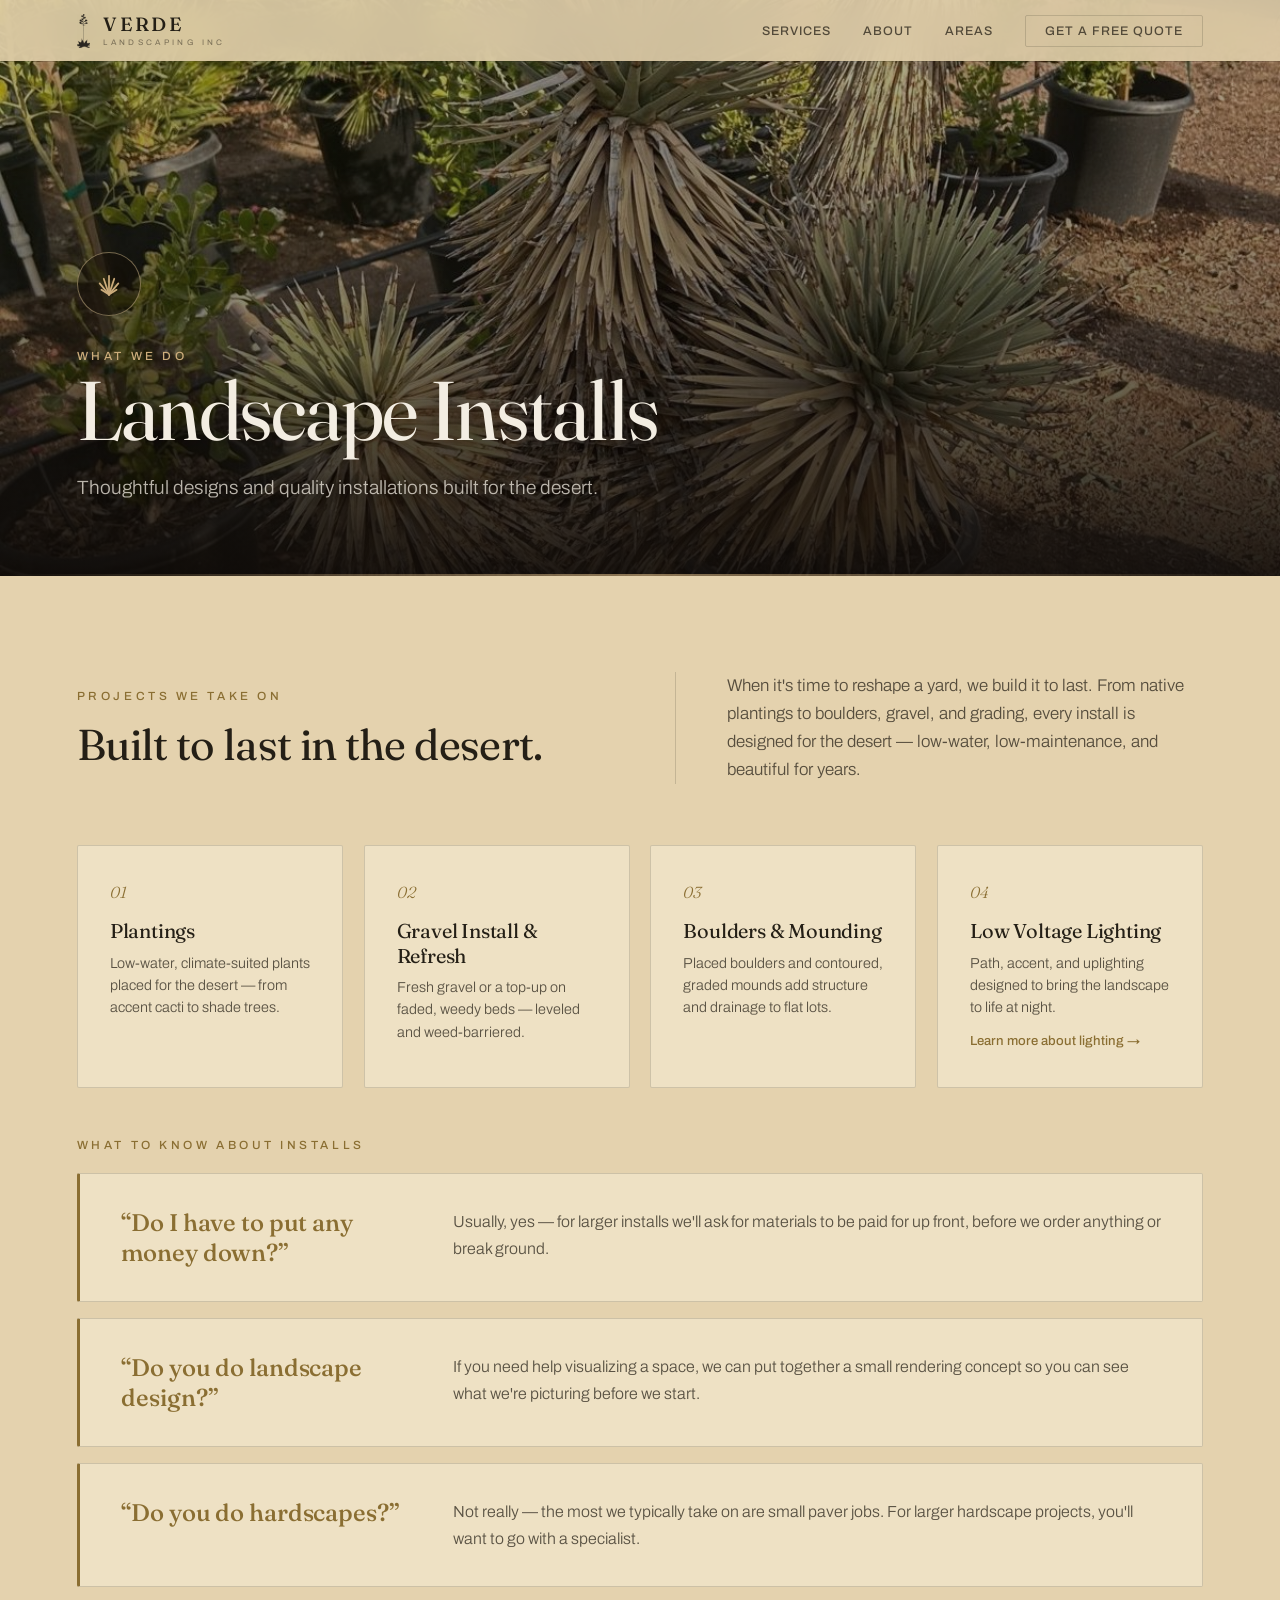
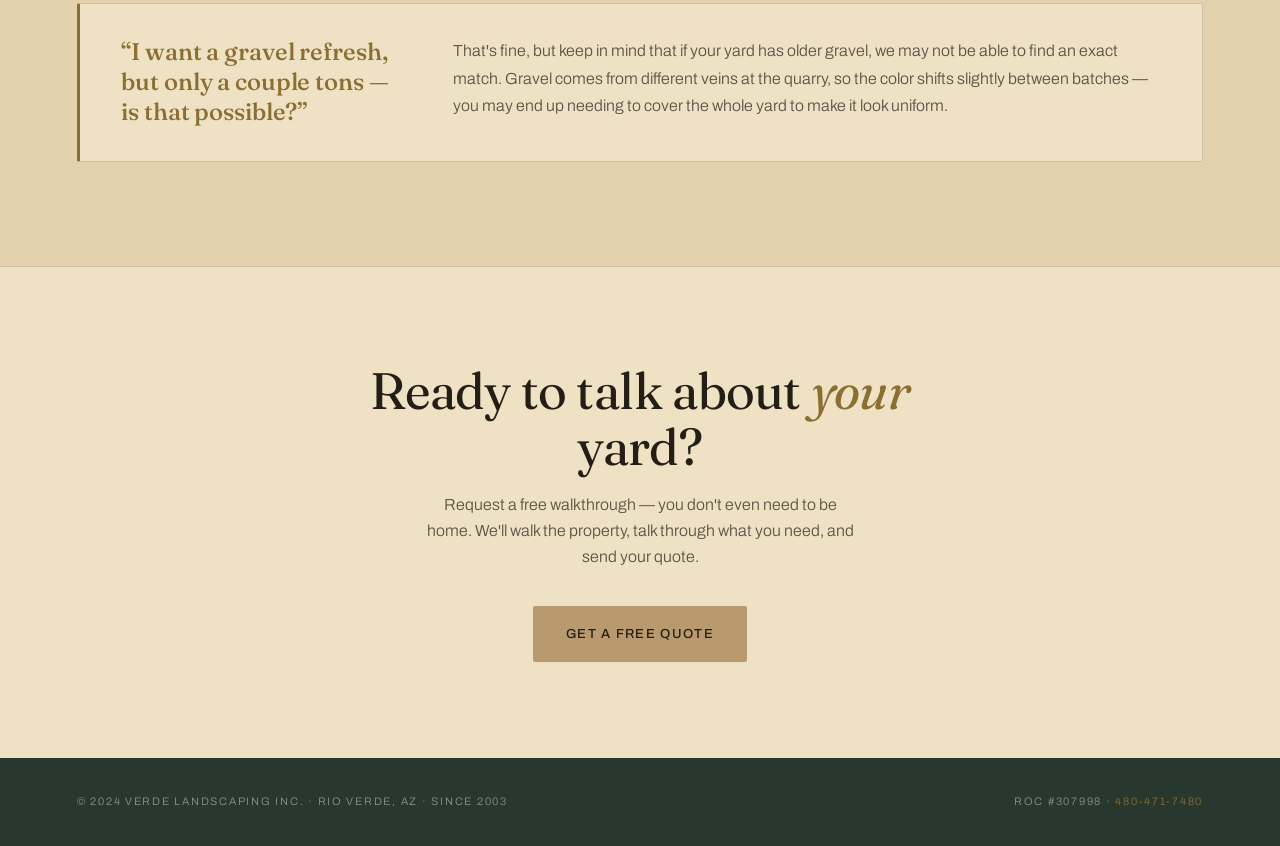
==== installs.html @ 4dd56178 "Rebuild site as botanical-editorial multi-page design with service pages, contact form improvements," ====
<!DOCTYPE html>
<html lang="en">
<head>
<meta charset="UTF-8">
<meta name="viewport" content="width=device-width, initial-scale=1.0">
<title>Landscape Installs — Verde Landscaping Inc.</title>
<meta name="description" content="Thoughtful designs and quality installations built for the desert. Verde Landscaping Inc. — Rio Verde, Tonto Verde &amp; Verde River, AZ.">
<link rel="icon" href="data:image/svg+xml,%3Csvg xmlns='http://www.w3.org/2000/svg'/%3E">
<link rel="preconnect" href="https://fonts.googleapis.com">
<link rel="preconnect" href="https://fonts.gstatic.com" crossorigin>
<link href="https://fonts.googleapis.com/css2?family=Fraunces:ital,opsz,wght@0,9..144,300;0,9..144,400;0,9..144,500;1,9..144,300;1,9..144,400&family=Archivo:wght@300;400;500;600&display=swap" rel="stylesheet">
<style>
:root{
  --bg:#E4D2AE;          /* tan page backdrop */
  --bg2:#EEE1C4;         /* raised surface — body card, CTA band */
  --night:#29382E;       /* deep verde band — footer */
  --cream:#241F16;       /* primary INK text (name kept for cascade) */
  --cream-70:rgba(36,31,22,.74);--cream-50:rgba(36,31,22,.52);--cream-line:rgba(36,31,22,.16);
  --green:#B89A6E;--green-deep:#9A7E54;--green-lt:#8A6E32;--sage:#8A6E32;--taupe:#7A6A50;
  --on-dark:#F3EDE2;--on-dark-70:rgba(243,237,226,.74);--on-dark-50:rgba(243,237,226,.52);
  --serif:'Fraunces',Georgia,serif;--sans:'Archivo',-apple-system,'Segoe UI',sans-serif;
  --ease:cubic-bezier(.22,.61,.36,1);--pad:6vw;
}
*{margin:0;padding:0;box-sizing:border-box}
html{scroll-behavior:smooth}
body{font-family:var(--sans);font-weight:300;background:var(--bg);color:var(--cream);line-height:1.65;-webkit-font-smoothing:antialiased;overflow-x:hidden}
img{display:block;max-width:100%}
a{color:inherit;text-decoration:none}
::selection{background:var(--green);color:var(--on-dark)}
.label{font-size:.74rem;letter-spacing:.3em;text-transform:uppercase;font-weight:500;color:var(--green-lt)}
.phero .label{color:var(--dawn,#CDAD7C)}
.btn{display:inline-block;font-size:.82rem;font-weight:500;letter-spacing:.1em;text-transform:uppercase;padding:1rem 2rem;border-radius:2px;border:1px solid transparent;cursor:pointer;transition:all .3s var(--ease);color:var(--on-dark)}
.btn-solid{background:var(--green);color:var(--cream)}
.btn-solid:hover{background:var(--green-deep);transform:translateY(-2px)}
.btn-ghost{border-color:var(--cream-line);color:var(--cream)}
.btn-ghost:hover{border-color:var(--cream);background:rgba(36,31,22,.06)}

/* NAV */
.nav{position:fixed;inset:0 0 auto 0;z-index:100;background:rgba(228,210,174,.88);-webkit-backdrop-filter:blur(14px);backdrop-filter:blur(14px);box-shadow:0 1px 0 var(--cream-line)}
.nav-inner{display:flex;align-items:center;justify-content:space-between;padding:.85rem var(--pad)}
.lockup{display:flex;align-items:center;gap:.85rem}
.logo-mark{height:34px;width:auto}
.logo-text{font-family:var(--serif);font-weight:500;font-size:1.2rem;letter-spacing:.14em;color:var(--cream);line-height:1}
.logo-text small{display:block;font-family:var(--sans);font-weight:400;font-size:.5rem;letter-spacing:.42em;text-transform:uppercase;color:var(--cream-50);margin-top:.3rem}
.nav-links{display:flex;align-items:center;gap:2rem;list-style:none}
.nav-links a{font-size:.78rem;font-weight:500;letter-spacing:.08em;text-transform:uppercase;color:var(--cream-70);transition:color .3s}
.nav-links a:hover{color:var(--cream)}
.nav-cta{border:1px solid var(--cream-line);padding:.5rem 1.2rem;border-radius:2px}
.nav-cta:hover{background:var(--green);border-color:var(--green);color:var(--on-dark)}
@media (max-width:720px){.nav-links li:not(.keep){display:none}}

/* HERO */
.phero{position:relative;min-height:64vh;display:flex;align-items:flex-end;overflow:hidden;background:var(--night);padding:0 var(--pad) 4.5rem}
.phero-bg{position:absolute;inset:0;background:url('assets/photos/install.jpg') center/cover no-repeat;filter:saturate(.9) brightness(.78)}
.phero::after{content:"";position:absolute;inset:0;background:linear-gradient(180deg,rgba(15,11,8,.1) 0%,rgba(15,11,8,.32) 52%,rgba(15,11,8,.9) 100%)}
.phero::before{content:"";position:absolute;left:0;right:0;bottom:0;height:2px;z-index:3;background:linear-gradient(to right,transparent,rgba(205,173,124,.65),transparent)}
.phero-inner{position:relative;z-index:2;max-width:740px;padding-top:120px}
.phero .icon{width:64px;height:64px;border-radius:50%;display:flex;align-items:center;justify-content:center;background:rgba(20,15,9,.55);border:1px solid rgba(214,189,144,.5);margin-bottom:1.6rem}
.phero .icon svg{width:28px;height:28px;stroke:var(--dawn,#CDAD7C);stroke-width:1.5;fill:none;stroke-linecap:round;stroke-linejoin:round}
.phero h1{font-family:var(--serif);font-weight:400;line-height:1.02;letter-spacing:-.02em;font-size:clamp(2.8rem,7vw,5.2rem);color:var(--on-dark);text-shadow:0 2px 24px rgba(13,9,7,.6)}
.phero p{margin-top:1.2rem;font-size:clamp(1.05rem,1.5vw,1.3rem);color:var(--on-dark-70);max-width:52ch;text-shadow:0 1px 12px rgba(13,9,7,.7)}

/* BODY */
.pbody{padding:6rem var(--pad) 6.5rem}
.pbody-head{display:grid;grid-template-columns:1.15fr auto 1fr;gap:3.2rem;align-items:center;margin-bottom:3.8rem}
.pbody-head .label{display:block;margin-bottom:.9rem}
.pbody-head h2{font-family:var(--serif);font-weight:400;font-size:clamp(1.9rem,3.4vw,2.7rem);line-height:1.12;letter-spacing:-.015em;color:var(--cream)}
.pbody-head .head-divider{width:1px;align-self:stretch;background:var(--cream-line)}
.pbody-head .lead{margin-top:0;font-size:1.06rem;line-height:1.65;color:var(--cream-70);max-width:46ch}
@media (max-width:860px){.pbody-head{grid-template-columns:1fr;gap:1.4rem}.pbody-head .head-divider{display:none}}
.sub-label{display:block;margin:0 0 1.1rem}
.svc-grid{list-style:none;display:grid;grid-template-columns:repeat(auto-fit,minmax(260px,1fr));gap:1.3rem;margin-bottom:3rem}
.svc-grid li{background:var(--bg2);border:1px solid var(--cream-line);border-radius:2px;padding:2.1rem 2rem;transition:border-color .3s,transform .3s var(--ease)}
.svc-grid li:hover{border-color:var(--green-lt);transform:translateY(-3px)}
.svc-idx{display:block;font-family:var(--serif);font-style:italic;font-size:1rem;color:var(--green-lt);margin-bottom:.85rem}
.svc-grid h3{font-family:var(--serif);font-weight:400;font-size:1.25rem;letter-spacing:-.01em;color:var(--cream);margin-bottom:.5rem;line-height:1.22}
.svc-grid p{font-size:.9rem;color:var(--cream-70);line-height:1.55}
.svc-grid .card-link{display:inline-block;margin-top:.7rem;font-size:.82rem;font-weight:500;color:var(--green-lt);border-bottom:1px solid transparent;transition:border-color .3s}
.svc-grid .card-link:hover{border-color:var(--green-lt)}
.advice{display:flex;flex-direction:column;gap:1rem}
.advice-item{display:flex;gap:3.2rem;align-items:flex-start;flex-wrap:wrap;background:var(--bg2);border:1px solid var(--cream-line);border-left:3px solid var(--green-lt);border-radius:2px;padding:2.1rem 2.6rem;transition:border-color .3s}
.advice-item:hover{border-left-color:var(--green-deep)}
.advice-label{flex:0 0 280px;font-family:var(--serif);font-weight:500;font-size:1.5rem;line-height:1.25;letter-spacing:-.005em;color:var(--green-lt)}
.advice-label::before{content:"\201C"}
.advice-label::after{content:"\201D"}
.advice-item p{flex:1 1 480px;color:var(--cream-70);font-size:1rem;line-height:1.7;margin:0}
@media (max-width:980px){.advice-item{flex-direction:column;gap:.7rem}.advice-label{flex-basis:auto}}

/* CTA */
.pcta{background:var(--bg2);border-top:1px solid var(--cream-line);padding:6rem var(--pad);text-align:center}
.pcta h2{font-family:var(--serif);font-weight:400;font-size:clamp(2rem,4.5vw,3.2rem);line-height:1.1;letter-spacing:-.015em;color:var(--cream);max-width:18ch;margin:0 auto 1rem}
.pcta h2 em{font-style:italic;color:var(--green-lt)}
.pcta p{color:var(--cream-70);max-width:48ch;margin:0 auto 2.2rem}

/* FOOTER */
.pfoot{background:var(--night);color:rgba(243,237,226,.5);padding:2.2rem var(--pad);display:flex;justify-content:space-between;gap:1.5rem;flex-wrap:wrap;font-size:.68rem;letter-spacing:.16em;text-transform:uppercase}
.pfoot a{color:var(--green-lt)}

</style>
</head>
<body>

<nav class="nav">
  <div class="nav-inner">
    <a href="index.html" class="lockup">
      <img class="logo-mark" src="assets/verde-mark-dark.png" alt="Verde Landscaping mark">
      <span class="logo-text">VERDE<small>Landscaping Inc</small></span>
    </a>
    <ul class="nav-links">
      <li><a href="index.html#services">Services</a></li>
      <li><a href="index.html#about">About</a></li>
      <li><a href="index.html#areas">Areas</a></li>
      <li class="keep"><a href="index.html#contact" class="nav-cta">Get a Free Quote</a></li>
    </ul>
  </div>
</nav>

<header class="phero">
  <div class="phero-bg"></div>
  <div class="phero-inner">
    <span class="icon"><svg viewBox="0 0 24 24"><path d="M12 21V5"/><path d="M12 21 7.5 7.5"/><path d="M12 21 16.5 7.5"/><path d="M12 21 4 11.5"/><path d="M12 21 20 11.5"/><path d="M12 21 5.5 17"/><path d="M12 21 18.5 17"/></svg></span>
    <span class="label">What We Do</span>
    <h1>Landscape Installs</h1>
    <p>Thoughtful designs and quality installations built for the desert.</p>
  </div>
</header>

<section class="pbody">
  <div class="pbody-head">
    <div>
      <span class="label">Projects We Take On</span>
      <h2>Built to last in the desert.</h2>
    </div>
    <div class="head-divider"></div>
    <p class="lead">When it's time to reshape a yard, we build it to last. From native plantings to boulders, gravel, and grading, every install is designed for the desert — low-water, low-maintenance, and beautiful for years.</p>
  </div>

  <ul class="svc-grid">
    <li><span class="svc-idx">01</span><h3>Plantings</h3><p>Low-water, climate-suited plants placed for the desert — from accent cacti to shade trees.</p></li>
    <li><span class="svc-idx">02</span><h3>Gravel Install &amp; Refresh</h3><p>Fresh gravel or a top-up on faded, weedy beds — leveled and weed-barriered.</p></li>
    <li><span class="svc-idx">03</span><h3>Boulders &amp; Mounding</h3><p>Placed boulders and contoured, graded mounds add structure and drainage to flat lots.</p></li>
    <li><span class="svc-idx">04</span><h3>Low Voltage Lighting</h3><p>Path, accent, and uplighting designed to bring the landscape to life at night.</p><a href="lighting.html" class="card-link">Learn more about lighting →</a></li>
  </ul>

  <span class="label sub-label">What to Know About Installs</span>
  <div class="advice">
    <div class="advice-item">
      <span class="advice-label">Do I have to put any money down?</span>
      <p>Usually, yes — for larger installs we'll ask for materials to be paid for up front, before we order anything or break ground.</p>
    </div>
    <div class="advice-item">
      <span class="advice-label">Do you do landscape design?</span>
      <p>If you need help visualizing a space, we can put together a small rendering concept so you can see what we're picturing before we start.</p>
    </div>
    <div class="advice-item">
      <span class="advice-label">Do you do hardscapes?</span>
      <p>Not really — the most we typically take on are small paver jobs. For larger hardscape projects, you'll want to go with a specialist.</p>
    </div>
    <div class="advice-item">
      <span class="advice-label">I want a gravel refresh, but only a couple tons — is that possible?</span>
      <p>That's fine, but keep in mind that if your yard has older gravel, we may not be able to find an exact match. Gravel comes from different veins at the quarry, so the color shifts slightly between batches — you may end up needing to cover the whole yard to make it look uniform.</p>
    </div>
  </div>
</section>

<section class="pcta">
  <h2>Ready to talk about <em>your</em> yard?</h2>
  <p>Request a free walkthrough — you don't even need to be home. We'll walk the property, talk through what you need, and send your quote.</p>
  <a href="index.html#contact" class="btn btn-solid">Get a Free Quote</a>
</section>

<footer class="pfoot">
  <span>&copy; 2024 Verde Landscaping Inc. · Rio Verde, AZ · Since 2003</span>
  <span>ROC #307998 · <a href="tel:4804717480">480-471-7480</a></span>
</footer>

</body>
</html>
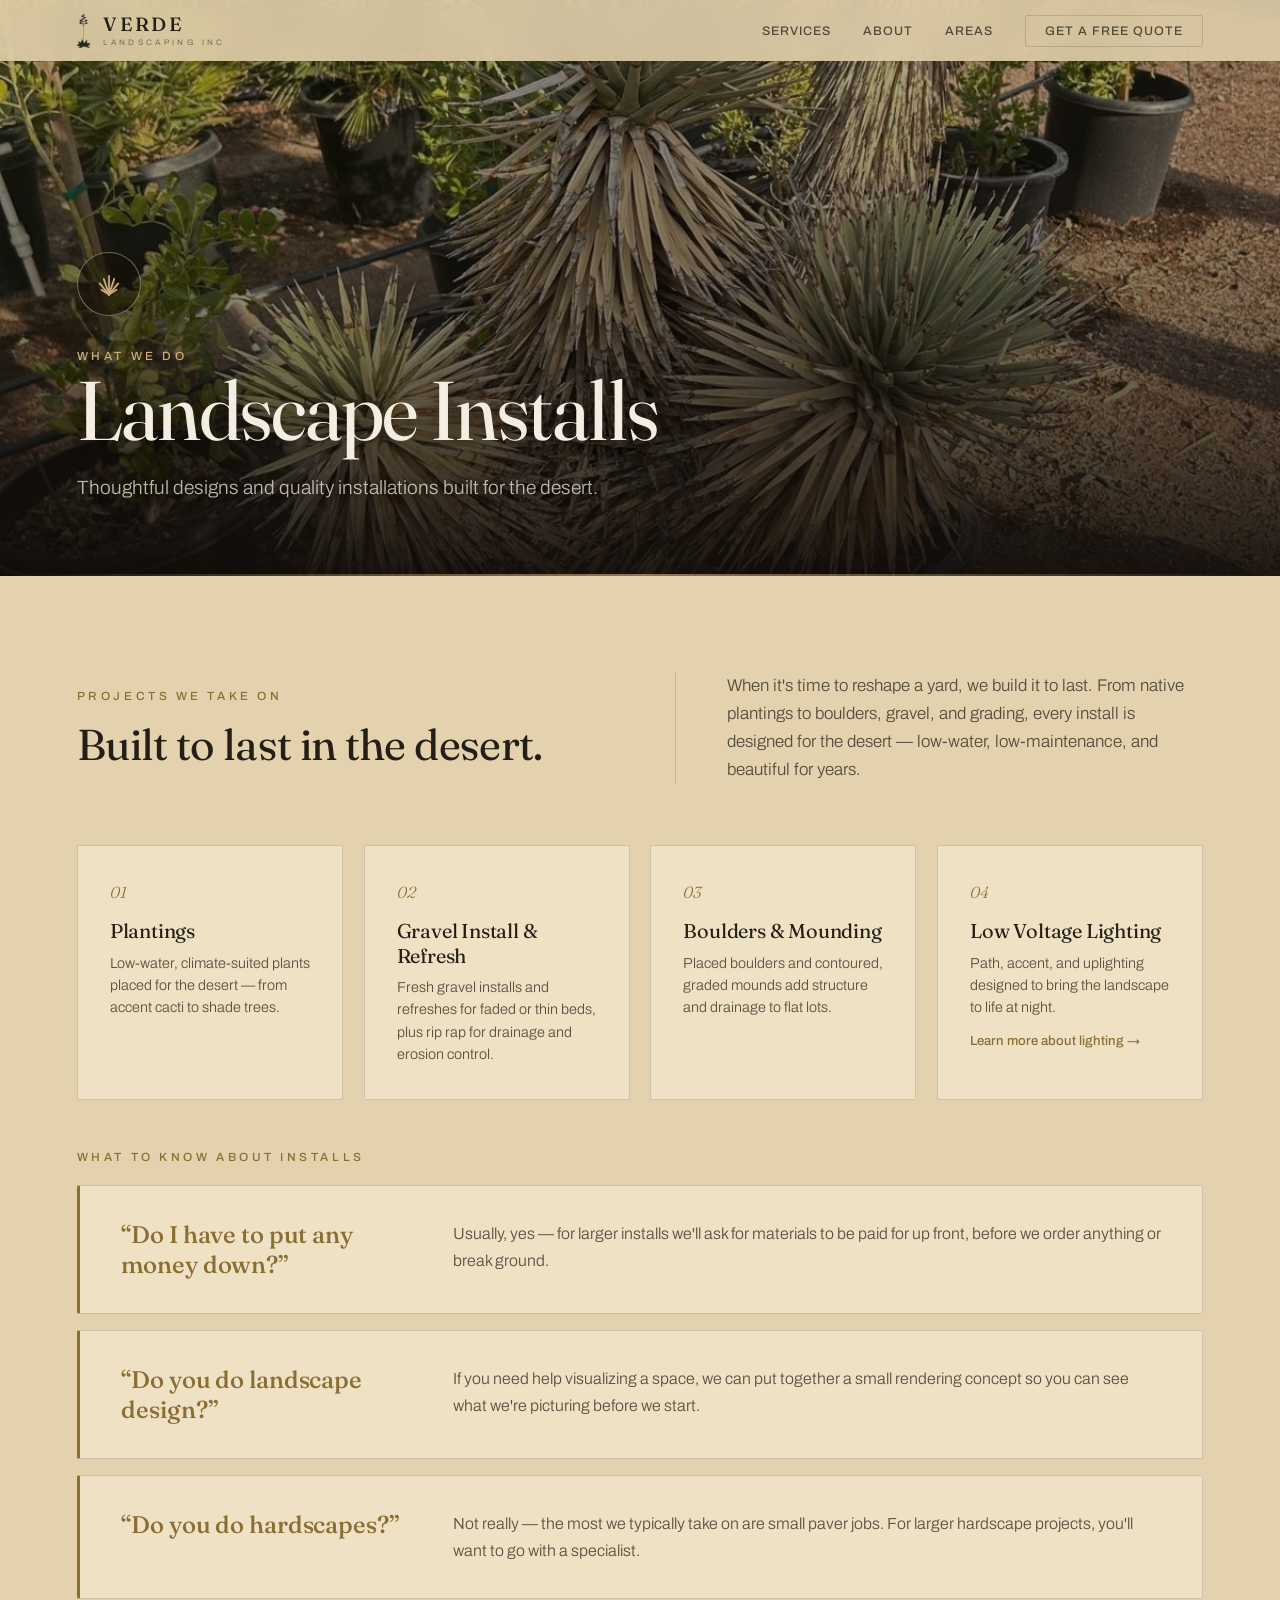
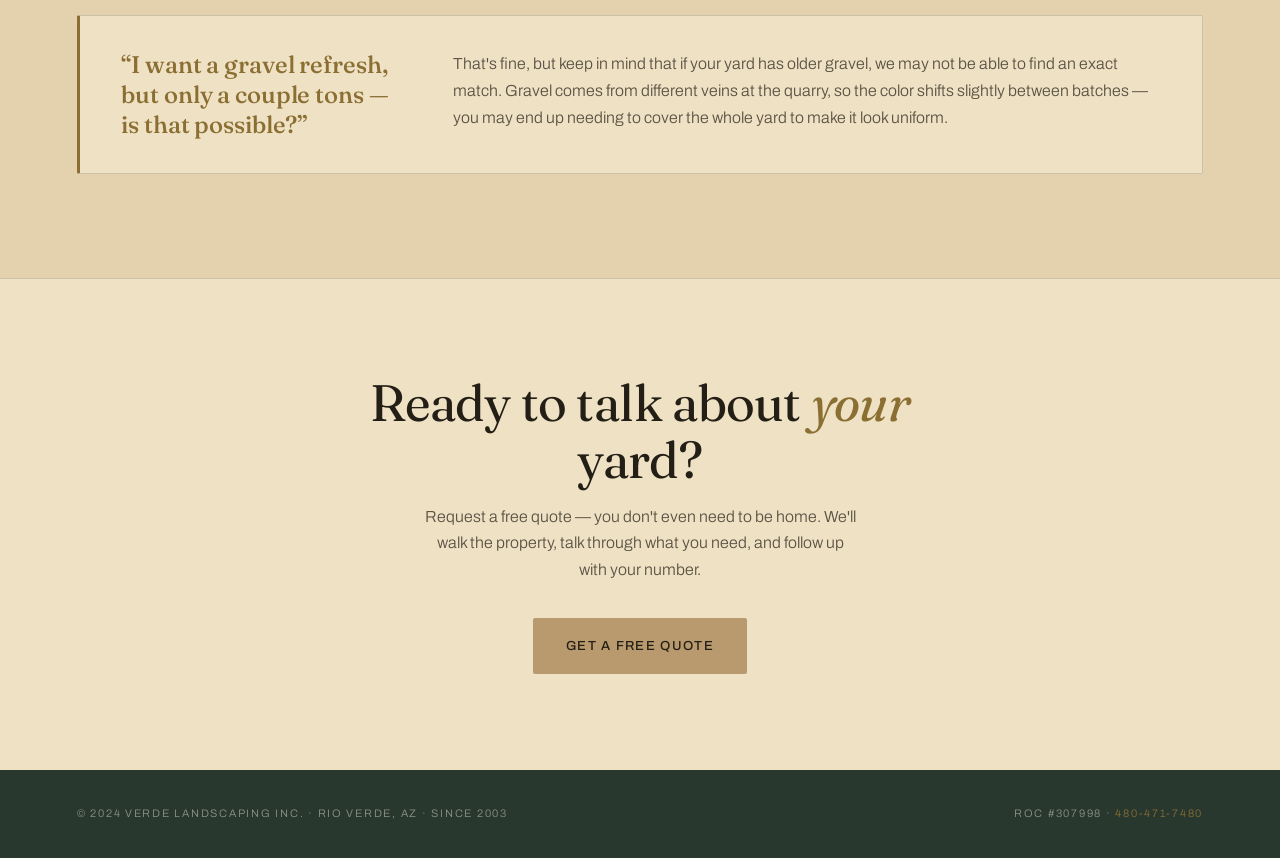
==== commit 9532f432: "Refine copy and form across site: simplify CTA/service descriptions, trim contact form, adjust headi" ====
--- a/installs.html
+++ b/installs.html
@@ -137,7 +137,7 @@
 
   <ul class="svc-grid">
     <li><span class="svc-idx">01</span><h3>Plantings</h3><p>Low-water, climate-suited plants placed for the desert — from accent cacti to shade trees.</p></li>
-    <li><span class="svc-idx">02</span><h3>Gravel Install &amp; Refresh</h3><p>Fresh gravel or a top-up on faded, weedy beds — leveled and weed-barriered.</p></li>
+    <li><span class="svc-idx">02</span><h3>Gravel Install &amp; Refresh</h3><p>Fresh gravel installs and refreshes for faded or thin beds, plus rip rap for drainage and erosion control.</p></li>
     <li><span class="svc-idx">03</span><h3>Boulders &amp; Mounding</h3><p>Placed boulders and contoured, graded mounds add structure and drainage to flat lots.</p></li>
     <li><span class="svc-idx">04</span><h3>Low Voltage Lighting</h3><p>Path, accent, and uplighting designed to bring the landscape to life at night.</p><a href="lighting.html" class="card-link">Learn more about lighting →</a></li>
   </ul>
@@ -165,7 +165,7 @@
 
 <section class="pcta">
   <h2>Ready to talk about <em>your</em> yard?</h2>
-  <p>Request a free walkthrough — you don't even need to be home. We'll walk the property, talk through what you need, and send your quote.</p>
+  <p>Request a free quote — you don't even need to be home. We'll walk the property, talk through what you need, and follow up with your number.</p>
   <a href="index.html#contact" class="btn btn-solid">Get a Free Quote</a>
 </section>
 
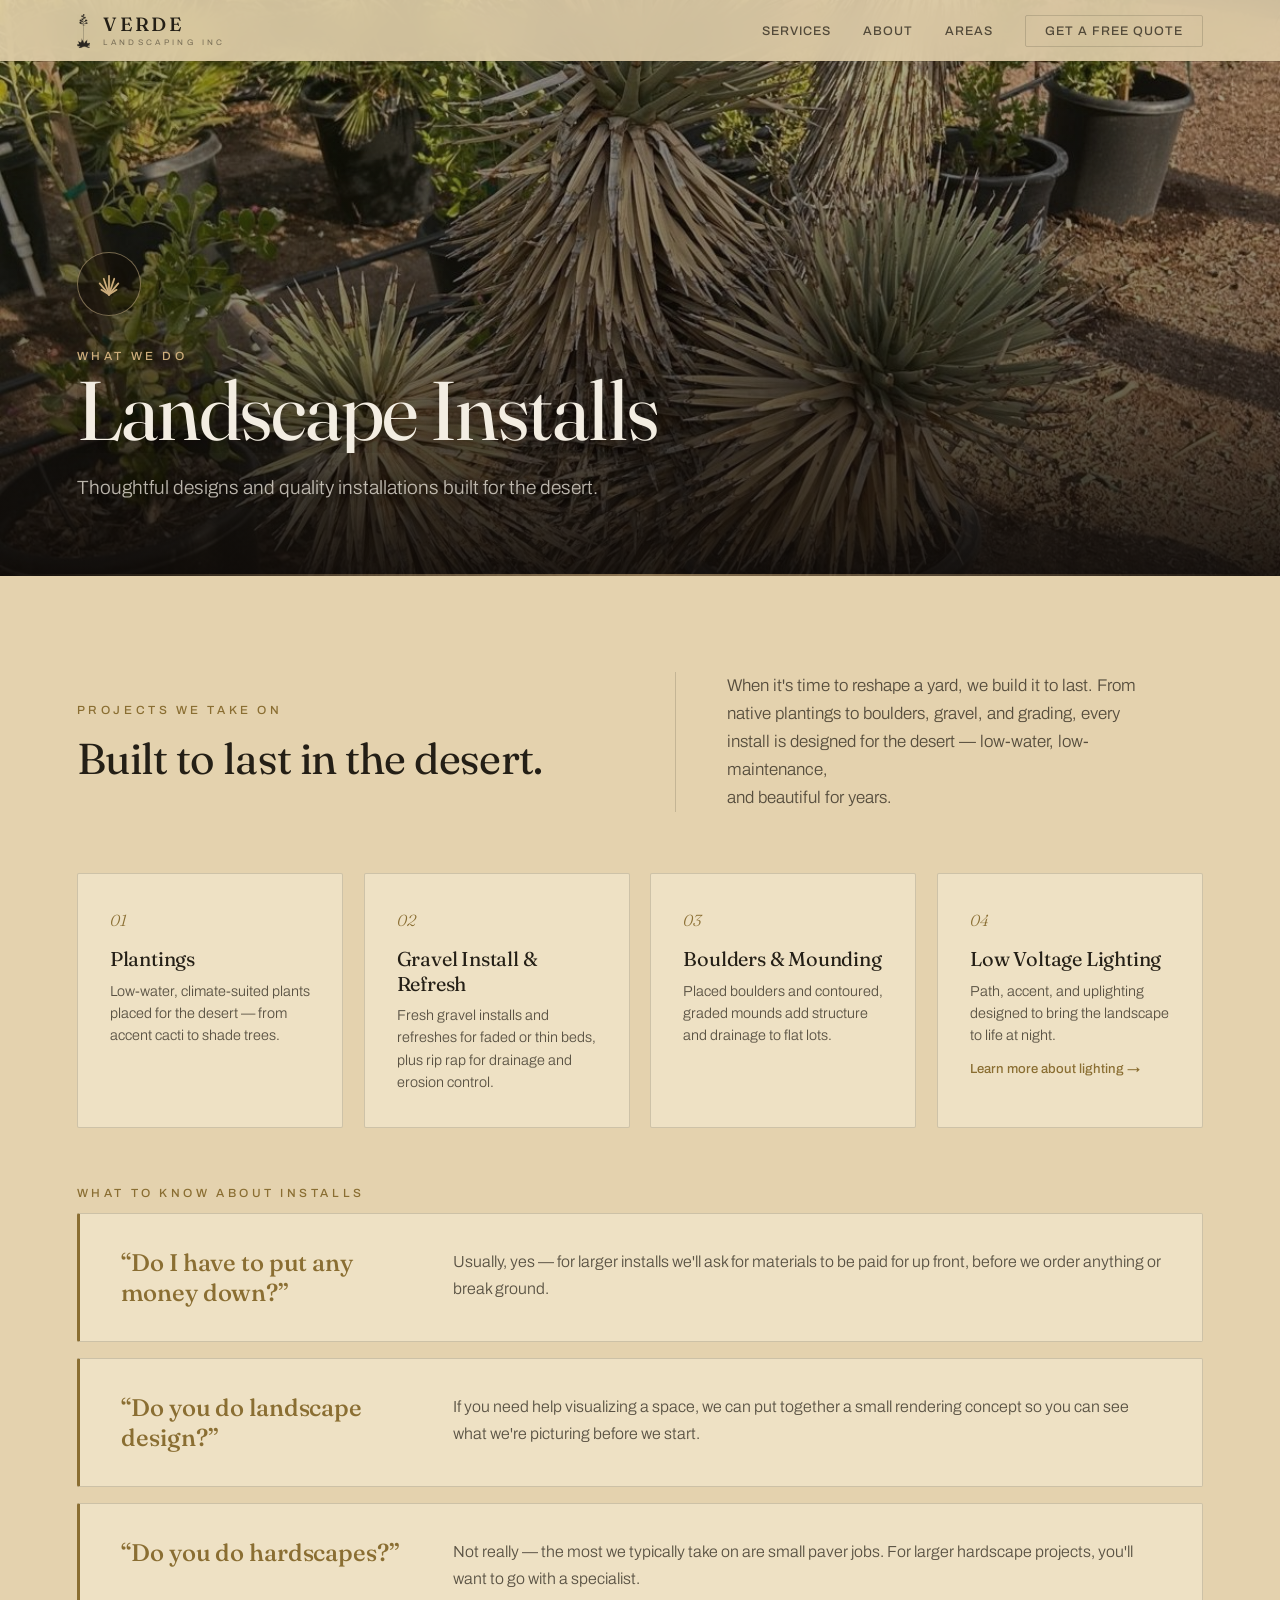
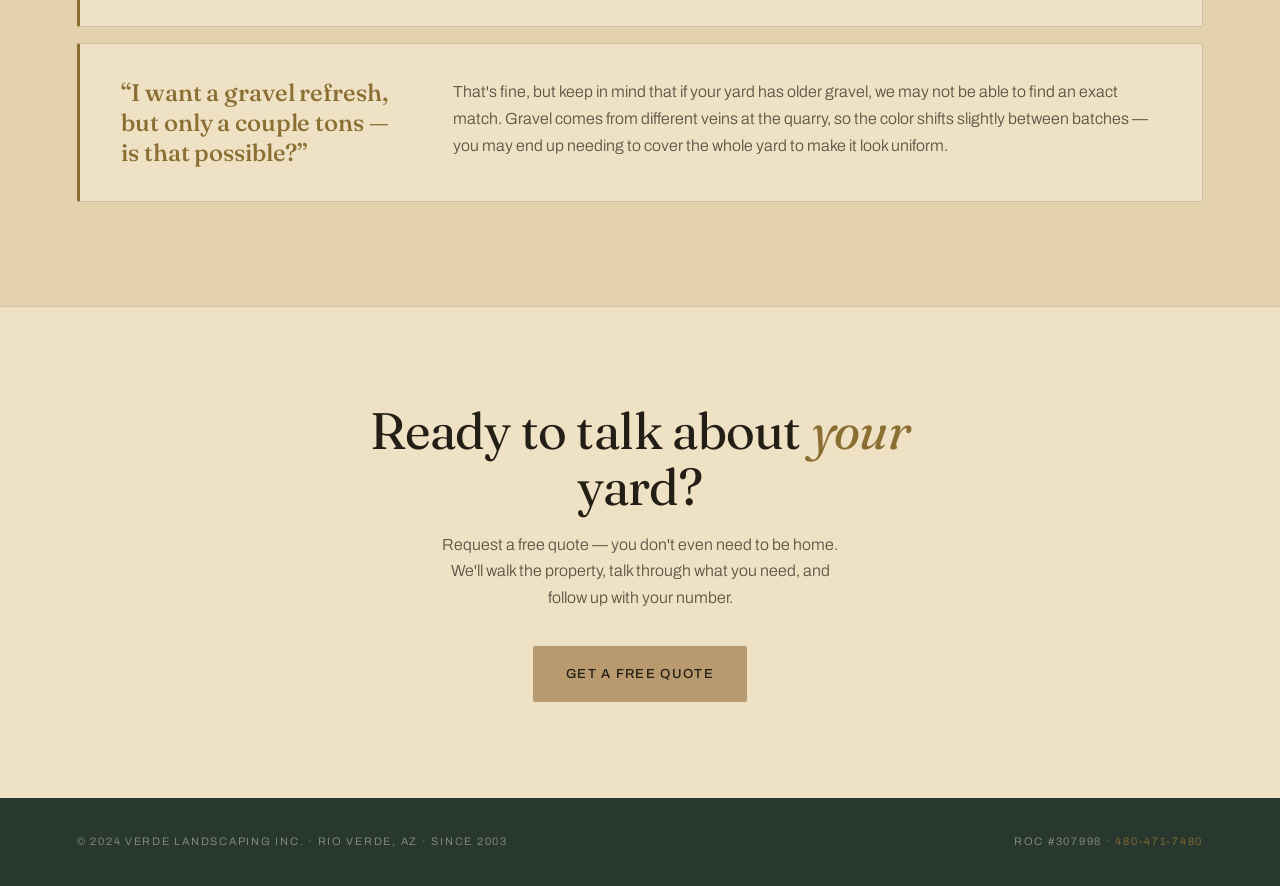
==== commit 41343a79: "Add Editorial Line-Reveal scroll system to service pages and homepage Replaces the basic fade-rise e" ====
--- a/installs.html
+++ b/installs.html
@@ -96,6 +96,39 @@
 .pfoot{background:var(--night);color:rgba(243,237,226,.5);padding:2.2rem var(--pad);display:flex;justify-content:space-between;gap:1.5rem;flex-wrap:wrap;font-size:.68rem;letter-spacing:.16em;text-transform:uppercase}
 .pfoot a{color:var(--green-lt)}
 
+
+/* ============ SCROLL REVEAL — Editorial Line-Reveal ============ */
+.rv-line{overflow:hidden;display:block}
+.rv-line>span{display:block;transform:translateY(105%);transition:transform .9s var(--ease)}
+.rv-scene.in .rv-line>span{transform:translateY(0)}
+.rv-pline{display:block}
+.rv-pline>span{display:inline-block;opacity:0;transform:translateY(14px);transition:opacity .8s var(--ease),transform .8s var(--ease)}
+.rv-scene.in .rv-pline>span{opacity:1;transform:translateY(0)}
+.rv-fade-in{opacity:0;transform:translateY(10px);transition:opacity .7s var(--ease),transform .7s var(--ease)}
+.rv-scene.in .rv-fade-in{opacity:1;transform:translateY(0)}
+.rv-fade-in.d1{transition-delay:.12s}
+.rv-fade-in.d2{transition-delay:.24s}
+.pbody-head .head-divider{transform:scaleY(0);transform-origin:top;transition:transform .9s var(--ease) .3s}
+.pbody-head.rv-scene.in .head-divider{transform:scaleY(1)}
+.rv-item{--d:0s;opacity:0;translate:0 24px;transition:opacity 1s var(--ease) var(--d),translate 1s var(--ease) var(--d)}
+.rv-item.in{opacity:1;translate:0 0}
+.label.rv-item{translate:0 8px;transition:opacity .6s var(--ease) var(--d),translate .6s var(--ease) var(--d)}
+.svc-grid li.rv-item,.tier-grid li.rv-item{transition:border-color .3s,transform .3s var(--ease),opacity 1.1s var(--ease) var(--d),translate 1.1s var(--ease) var(--d)}
+.svc-grid li.rv-item .svc-idx,.tier-grid li.rv-item .svc-idx{opacity:0;transform:translateX(-8px);transition:opacity .5s var(--ease) calc(var(--d) + .15s),transform .5s var(--ease) calc(var(--d) + .15s)}
+.svc-grid li.rv-item.in .svc-idx,.tier-grid li.rv-item.in .svc-idx{opacity:1;transform:translateX(0)}
+.svc-grid li.rv-item h3,.tier-grid li.rv-item h3{opacity:0;transform:translateY(8px);transition:opacity .6s var(--ease) calc(var(--d) + .2s),transform .6s var(--ease) calc(var(--d) + .2s)}
+.svc-grid li.rv-item.in h3,.tier-grid li.rv-item.in h3{opacity:1;transform:translateY(0)}
+.tier-grid li.rv-item .tier-badge{opacity:0;transition:opacity .5s var(--ease) calc(var(--d) + .3s)}
+.tier-grid li.rv-item.in .tier-badge{opacity:1}
+.advice-item.rv-item{transition:border-color .3s,opacity 1.1s var(--ease) var(--d),translate 1.1s var(--ease) var(--d)}
+.advice-item.rv-item .advice-label{opacity:0;transform:scale(.93);transform-origin:left center;transition:opacity .7s var(--ease) calc(var(--d) + .15s),transform .7s var(--ease) calc(var(--d) + .15s)}
+.advice-item.rv-item.in .advice-label{opacity:1;transform:scale(1)}
+.advice-item.rv-item p{opacity:0;transform:translateY(10px);transition:opacity .7s var(--ease) calc(var(--d) + .25s),transform .7s var(--ease) calc(var(--d) + .25s)}
+.advice-item.rv-item.in p{opacity:1;transform:translateY(0)}
+.visit-list li.rv-item{translate:0 14px}
+@media (prefers-reduced-motion:reduce){
+  .rv-line>span,.rv-pline>span,.rv-fade-in,.rv-item,.pbody-head .head-divider{transition:none!important;transform:none!important;translate:none!important;opacity:1!important}
+}
 </style>
 </head>
 <body>
@@ -117,56 +150,56 @@
 
 <header class="phero">
   <div class="phero-bg"></div>
-  <div class="phero-inner">
-    <span class="icon"><svg viewBox="0 0 24 24"><path d="M12 21V5"/><path d="M12 21 7.5 7.5"/><path d="M12 21 16.5 7.5"/><path d="M12 21 4 11.5"/><path d="M12 21 20 11.5"/><path d="M12 21 5.5 17"/><path d="M12 21 18.5 17"/></svg></span>
-    <span class="label">What We Do</span>
-    <h1>Landscape Installs</h1>
-    <p>Thoughtful designs and quality installations built for the desert.</p>
+  <div class="phero-inner rv-scene">
+    <span class="icon rv-fade-in"><svg viewBox="0 0 24 24"><path d="M12 21V5"/><path d="M12 21 7.5 7.5"/><path d="M12 21 16.5 7.5"/><path d="M12 21 4 11.5"/><path d="M12 21 20 11.5"/><path d="M12 21 5.5 17"/><path d="M12 21 18.5 17"/></svg></span>
+    <span class="label rv-fade-in">What We Do</span>
+    <h1 data-split-head>Landscape Installs</h1>
+    <p data-split-lead>Thoughtful designs and quality installations built for the desert.</p>
   </div>
 </header>
 
 <section class="pbody">
-  <div class="pbody-head">
+  <div class="pbody-head rv-scene">
     <div>
-      <span class="label">Projects We Take On</span>
-      <h2>Built to last in the desert.</h2>
+      <span class="label rv-fade-in">Projects We Take On</span>
+      <h2 data-split-head>Built to last in the desert.</h2>
     </div>
     <div class="head-divider"></div>
-    <p class="lead">When it's time to reshape a yard, we build it to last. From native plantings to boulders, gravel, and grading, every install is designed for the desert — low-water, low-maintenance, and beautiful for years.</p>
+    <p class="lead" data-split-lead>When it's time to reshape a yard, we build it to last. From native plantings to boulders, gravel, and grading, every install is designed for the desert — low-water, low-maintenance, and beautiful for years.</p>
   </div>
 
   <ul class="svc-grid">
-    <li><span class="svc-idx">01</span><h3>Plantings</h3><p>Low-water, climate-suited plants placed for the desert — from accent cacti to shade trees.</p></li>
-    <li><span class="svc-idx">02</span><h3>Gravel Install &amp; Refresh</h3><p>Fresh gravel installs and refreshes for faded or thin beds, plus rip rap for drainage and erosion control.</p></li>
-    <li><span class="svc-idx">03</span><h3>Boulders &amp; Mounding</h3><p>Placed boulders and contoured, graded mounds add structure and drainage to flat lots.</p></li>
-    <li><span class="svc-idx">04</span><h3>Low Voltage Lighting</h3><p>Path, accent, and uplighting designed to bring the landscape to life at night.</p><a href="lighting.html" class="card-link">Learn more about lighting →</a></li>
+    <li class="rv-item"><span class="svc-idx">01</span><h3>Plantings</h3><p>Low-water, climate-suited plants placed for the desert — from accent cacti to shade trees.</p></li>
+    <li class="rv-item"><span class="svc-idx">02</span><h3>Gravel Install &amp; Refresh</h3><p>Fresh gravel installs and refreshes for faded or thin beds, plus rip rap for drainage and erosion control.</p></li>
+    <li class="rv-item"><span class="svc-idx">03</span><h3>Boulders &amp; Mounding</h3><p>Placed boulders and contoured, graded mounds add structure and drainage to flat lots.</p></li>
+    <li class="rv-item"><span class="svc-idx">04</span><h3>Low Voltage Lighting</h3><p>Path, accent, and uplighting designed to bring the landscape to life at night.</p><a href="lighting.html" class="card-link">Learn more about lighting →</a></li>
   </ul>
 
-  <span class="label sub-label">What to Know About Installs</span>
+  <span class="label sub-label rv-item">What to Know About Installs</span>
   <div class="advice">
-    <div class="advice-item">
+    <div class="advice-item rv-item">
       <span class="advice-label">Do I have to put any money down?</span>
       <p>Usually, yes — for larger installs we'll ask for materials to be paid for up front, before we order anything or break ground.</p>
     </div>
-    <div class="advice-item">
+    <div class="advice-item rv-item">
       <span class="advice-label">Do you do landscape design?</span>
       <p>If you need help visualizing a space, we can put together a small rendering concept so you can see what we're picturing before we start.</p>
     </div>
-    <div class="advice-item">
+    <div class="advice-item rv-item">
       <span class="advice-label">Do you do hardscapes?</span>
       <p>Not really — the most we typically take on are small paver jobs. For larger hardscape projects, you'll want to go with a specialist.</p>
     </div>
-    <div class="advice-item">
+    <div class="advice-item rv-item">
       <span class="advice-label">I want a gravel refresh, but only a couple tons — is that possible?</span>
       <p>That's fine, but keep in mind that if your yard has older gravel, we may not be able to find an exact match. Gravel comes from different veins at the quarry, so the color shifts slightly between batches — you may end up needing to cover the whole yard to make it look uniform.</p>
     </div>
   </div>
 </section>
 
-<section class="pcta">
-  <h2>Ready to talk about <em>your</em> yard?</h2>
-  <p>Request a free quote — you don't even need to be home. We'll walk the property, talk through what you need, and follow up with your number.</p>
-  <a href="index.html#contact" class="btn btn-solid">Get a Free Quote</a>
+<section class="pcta rv-scene">
+  <h2 class="rv-fade-in">Ready to talk about <em>your</em> yard?</h2>
+  <p data-split-lead>Request a free quote — you don't even need to be home. We'll walk the property, talk through what you need, and follow up with your number.</p>
+  <a href="index.html#contact" class="btn btn-solid rv-fade-in d2">Get a Free Quote</a>
 </section>
 
 <footer class="pfoot">
@@ -174,5 +207,46 @@
   <span>ROC #307998 · <a href="tel:4804717480">480-471-7480</a></span>
 </footer>
 
+
+<script>
+(function(){
+  var reduce = window.matchMedia('(prefers-reduced-motion: reduce)').matches;
+
+  function splitLines(el, cls){
+    var words = el.textContent.trim().split(/\s+/);
+    el.innerHTML = words.map(function(w){ return '<span class="rv-w">'+w+' </span>'; }).join('');
+    var spans = el.querySelectorAll('.rv-w');
+    var lines = []; var lastTop = null;
+    spans.forEach(function(s){
+      var top = s.offsetTop;
+      if(top !== lastTop){ lines.push([]); lastTop = top; }
+      lines[lines.length - 1].push(s.textContent);
+    });
+    el.innerHTML = lines.map(function(words, i){
+      return '<span class="'+cls+'"><span style="transition-delay:'+(i*0.09).toFixed(2)+'s">'+words.join('')+'</span></span>';
+    }).join('');
+  }
+
+  if(reduce){
+    document.querySelectorAll('.rv-scene,.rv-item').forEach(function(el){ el.classList.add('in'); });
+    return;
+  }
+
+  document.querySelectorAll('[data-split-head]').forEach(function(el){ splitLines(el, 'rv-line'); });
+  document.querySelectorAll('[data-split-lead]').forEach(function(el){ splitLines(el, 'rv-pline'); });
+
+  var io = new IntersectionObserver(function(entries){
+    entries.forEach(function(e){ if(e.isIntersecting) e.target.classList.add('in'); });
+  }, {threshold:0.12, rootMargin:'0px 0px -8% 0px'});
+
+  document.querySelectorAll('.rv-scene').forEach(function(el){ io.observe(el); });
+
+  document.querySelectorAll('.rv-item').forEach(function(el){
+    var idx = Array.prototype.indexOf.call(el.parentElement.children, el);
+    el.style.setProperty('--d', Math.min(idx*0.08, 0.4)+'s');
+    io.observe(el);
+  });
+})();
+</script>
 </body>
 </html>
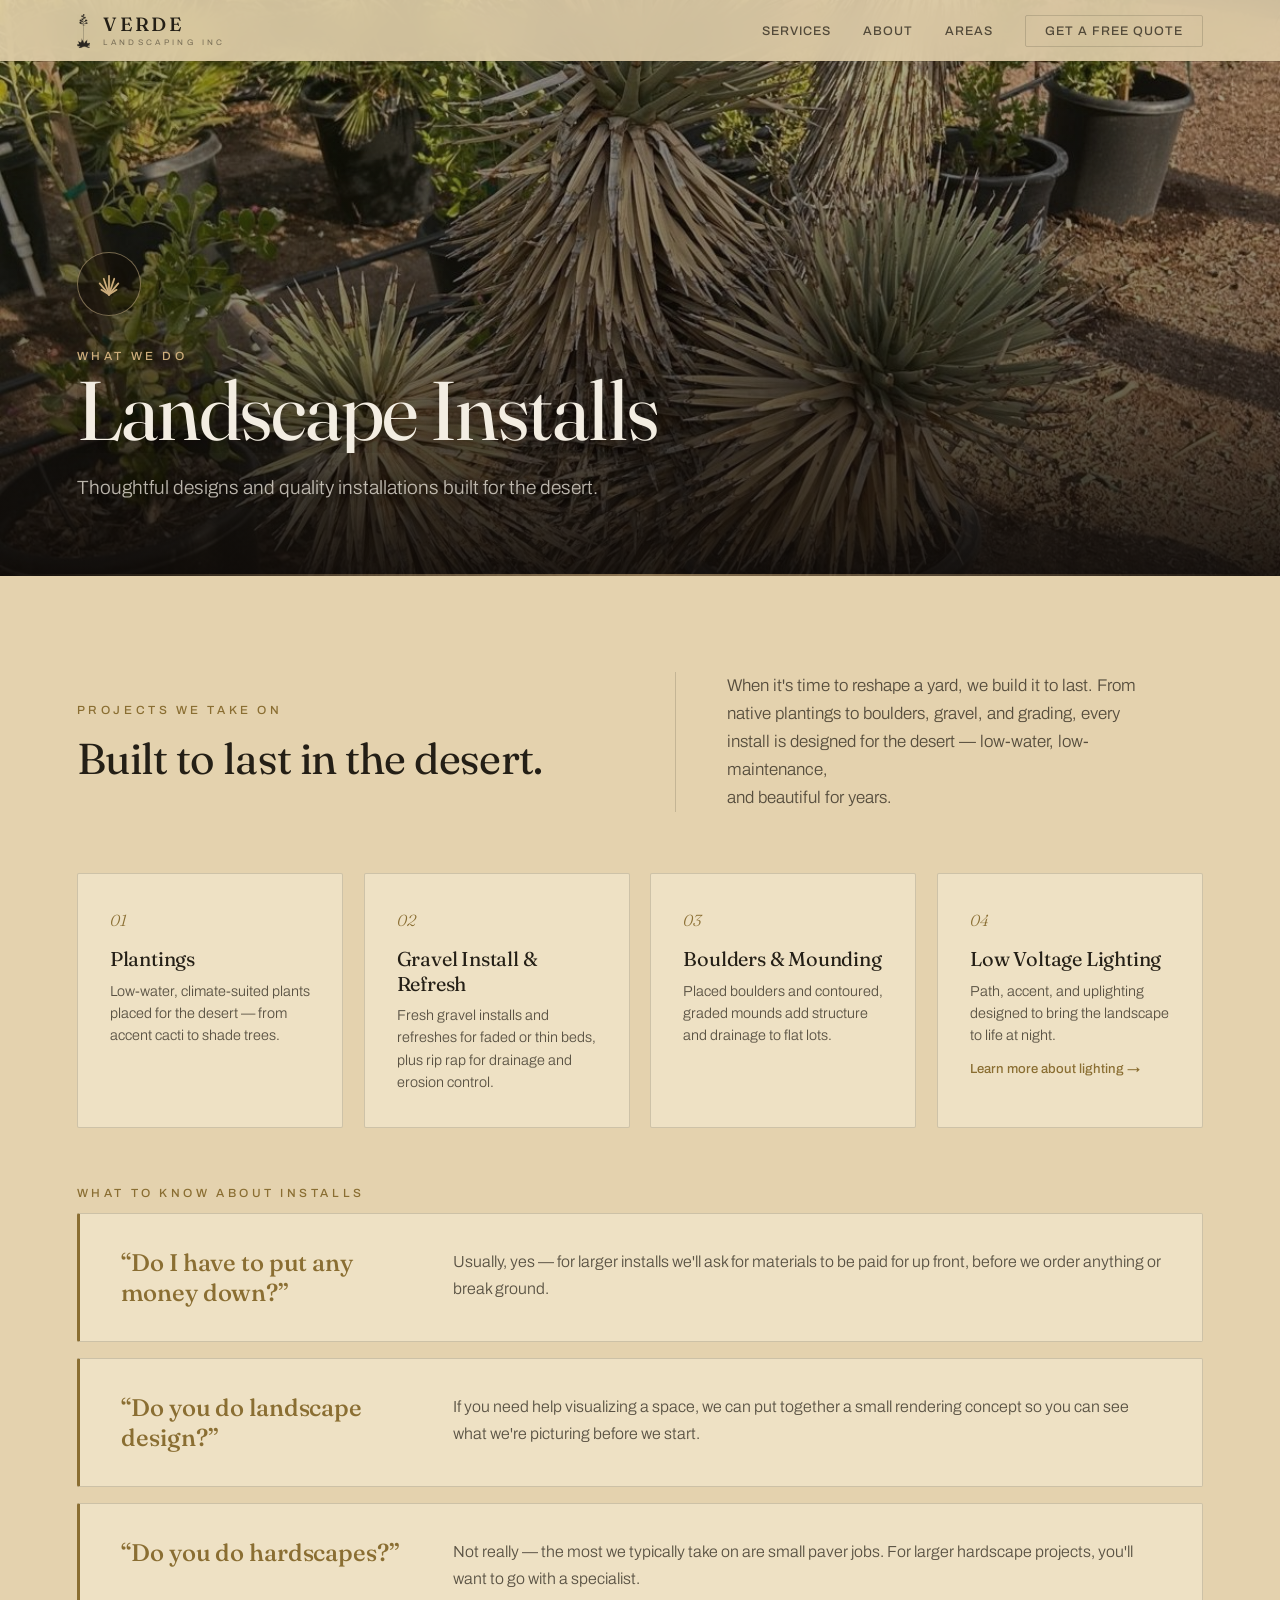
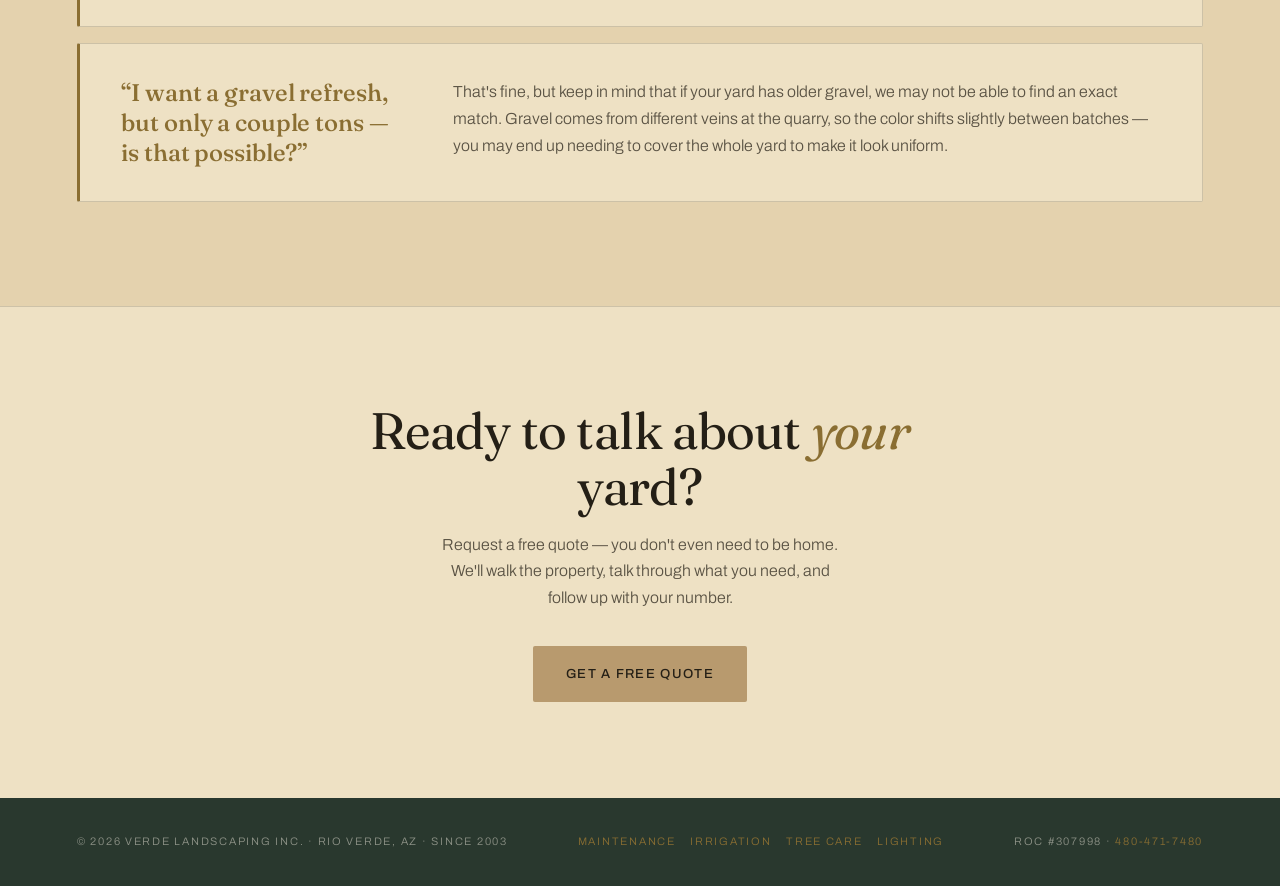
==== commit 4eeeaecc: "Premium polish pass: subpage nav/footer links, mobile fixes, lighter photos - Footer now links all 5" ====
--- a/installs.html
+++ b/installs.html
@@ -5,7 +5,14 @@
 <meta name="viewport" content="width=device-width, initial-scale=1.0">
 <title>Landscape Installs — Verde Landscaping Inc.</title>
 <meta name="description" content="Thoughtful designs and quality installations built for the desert. Verde Landscaping Inc. — Rio Verde, Tonto Verde &amp; Verde River, AZ.">
-<link rel="icon" href="data:image/svg+xml,%3Csvg xmlns='http://www.w3.org/2000/svg'/%3E">
+<link rel="icon" href="/favicon.ico" sizes="any">
+<link rel="icon" type="image/png" sizes="32x32" href="assets/favicon-32.png">
+<link rel="icon" type="image/png" sizes="16x16" href="assets/favicon-16.png">
+<link rel="icon" type="image/png" sizes="192x192" href="assets/favicon-192.png">
+<link rel="apple-touch-icon" sizes="180x180" href="assets/apple-touch-icon.png">
+<meta property="og:image" content="https://verdelandscapinginc.com/assets/favicon-512.png">
+<meta name="twitter:card" content="summary">
+<meta name="twitter:image" content="https://verdelandscapinginc.com/assets/favicon-512.png">
 <link rel="preconnect" href="https://fonts.googleapis.com">
 <link rel="preconnect" href="https://fonts.gstatic.com" crossorigin>
 <link href="https://fonts.googleapis.com/css2?family=Fraunces:ital,opsz,wght@0,9..144,300;0,9..144,400;0,9..144,500;1,9..144,300;1,9..144,400&family=Archivo:wght@300;400;500;600&display=swap" rel="stylesheet">
@@ -47,7 +54,25 @@
 .nav-links a:hover{color:var(--cream)}
 .nav-cta{border:1px solid var(--cream-line);padding:.5rem 1.2rem;border-radius:2px}
 .nav-cta:hover{background:var(--green);border-color:var(--green);color:var(--on-dark)}
-@media (max-width:720px){.nav-links li:not(.keep){display:none}}
+.nav-toggle{display:none;background:none;border:0;cursor:pointer;width:34px;height:24px;position:relative;z-index:103}
+.nav-toggle span{position:absolute;left:0;width:100%;height:1.5px;background:var(--cream);transition:.3s}
+.nav-toggle span:nth-child(1){top:4px}.nav-toggle span:nth-child(2){top:11px}.nav-toggle span:nth-child(3){top:18px}
+.nav-toggle[aria-expanded="true"] span:nth-child(1){top:11px;transform:rotate(45deg)}
+.nav-toggle[aria-expanded="true"] span:nth-child(2){opacity:0}
+.nav-toggle[aria-expanded="true"] span:nth-child(3){top:11px;transform:rotate(-45deg)}
+@media (max-width:720px){
+  .nav-inner{position:relative;z-index:102}
+  .lockup{position:relative;z-index:101}
+  .nav-toggle{display:block}
+  .nav-links{
+    position:fixed;inset:0 0 auto 0;padding:5.5rem var(--pad) 2.6rem;
+    flex-direction:column;align-items:flex-start;gap:1.6rem;
+    background:#F7F0DE;box-shadow:0 26px 50px -20px rgba(36,31,22,.4);
+    border-bottom:1px solid var(--cream-line);
+    transform:translateY(-105%);transition:transform .45s var(--ease);
+  }
+  .nav-links.open{transform:none}
+}
 
 /* HERO */
 .phero{position:relative;min-height:64vh;display:flex;align-items:flex-end;overflow:hidden;background:var(--night);padding:0 var(--pad) 4.5rem}
@@ -84,7 +109,7 @@
 .advice-label::before{content:"\201C"}
 .advice-label::after{content:"\201D"}
 .advice-item p{flex:1 1 480px;color:var(--cream-70);font-size:1rem;line-height:1.7;margin:0}
-@media (max-width:980px){.advice-item{flex-direction:column;gap:.7rem}.advice-label{flex-basis:auto}}
+@media (max-width:980px){.advice-item{flex-direction:column;gap:.7rem}.advice-label{flex-basis:auto}.advice-item p{flex-basis:auto}}
 
 /* CTA */
 .pcta{background:var(--bg2);border-top:1px solid var(--cream-line);padding:6rem var(--pad);text-align:center}
@@ -95,6 +120,7 @@
 /* FOOTER */
 .pfoot{background:var(--night);color:rgba(243,237,226,.5);padding:2.2rem var(--pad);display:flex;justify-content:space-between;gap:1.5rem;flex-wrap:wrap;font-size:.68rem;letter-spacing:.16em;text-transform:uppercase}
 .pfoot a{color:var(--green-lt)}
+.pfoot-links{display:flex;gap:.9rem;flex-wrap:wrap}
 
 
 /* ============ SCROLL REVEAL — Editorial Line-Reveal ============ */
@@ -139,7 +165,8 @@
       <img class="logo-mark" src="assets/verde-mark-dark.png" alt="Verde Landscaping mark">
       <span class="logo-text">VERDE<small>Landscaping Inc</small></span>
     </a>
-    <ul class="nav-links">
+    <button class="nav-toggle" id="navToggle" aria-label="Open menu" aria-expanded="false"><span></span><span></span><span></span></button>
+    <ul class="nav-links" id="navLinks">
       <li><a href="index.html#services">Services</a></li>
       <li><a href="index.html#about">About</a></li>
       <li><a href="index.html#areas">Areas</a></li>
@@ -203,7 +230,8 @@
 </section>
 
 <footer class="pfoot">
-  <span>&copy; 2024 Verde Landscaping Inc. · Rio Verde, AZ · Since 2003</span>
+  <span>&copy; 2026 Verde Landscaping Inc. · Rio Verde, AZ · Since 2003</span>
+  <span class="pfoot-links"><a href="maintenance.html">Maintenance</a> <a href="irrigation.html">Irrigation</a> <a href="tree-care.html">Tree Care</a> <a href="lighting.html">Lighting</a></span>
   <span>ROC #307998 · <a href="tel:4804717480">480-471-7480</a></span>
 </footer>
 
@@ -211,6 +239,19 @@
 <script>
 (function(){
   var reduce = window.matchMedia('(prefers-reduced-motion: reduce)').matches;
+
+  var navToggle = document.getElementById('navToggle');
+  var navLinks = document.getElementById('navLinks');
+  navToggle.addEventListener('click', function(){
+    var open = navLinks.classList.toggle('open');
+    navToggle.setAttribute('aria-expanded', open);
+  });
+  navLinks.querySelectorAll('a').forEach(function(a){
+    a.addEventListener('click', function(){
+      navLinks.classList.remove('open');
+      navToggle.setAttribute('aria-expanded', 'false');
+    });
+  });
 
   function splitLines(el, cls){
     var words = el.textContent.trim().split(/\s+/);
